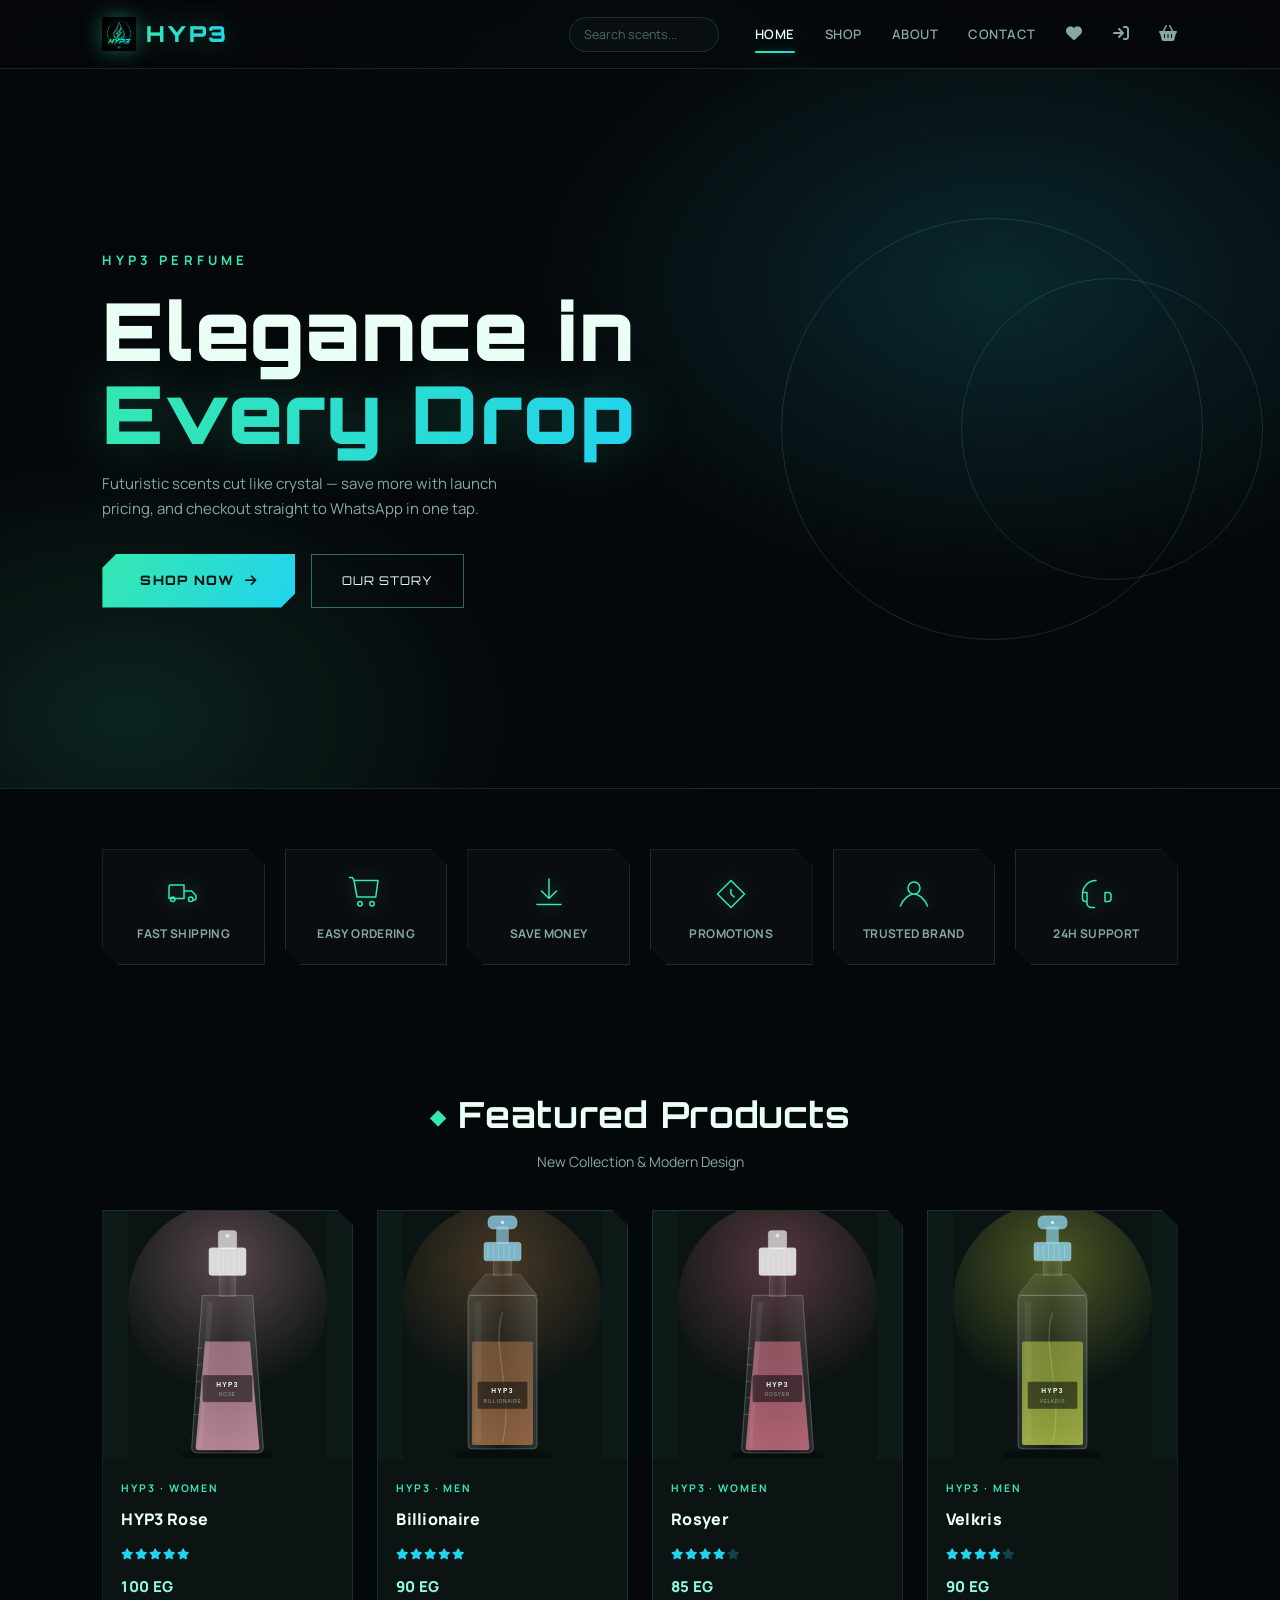
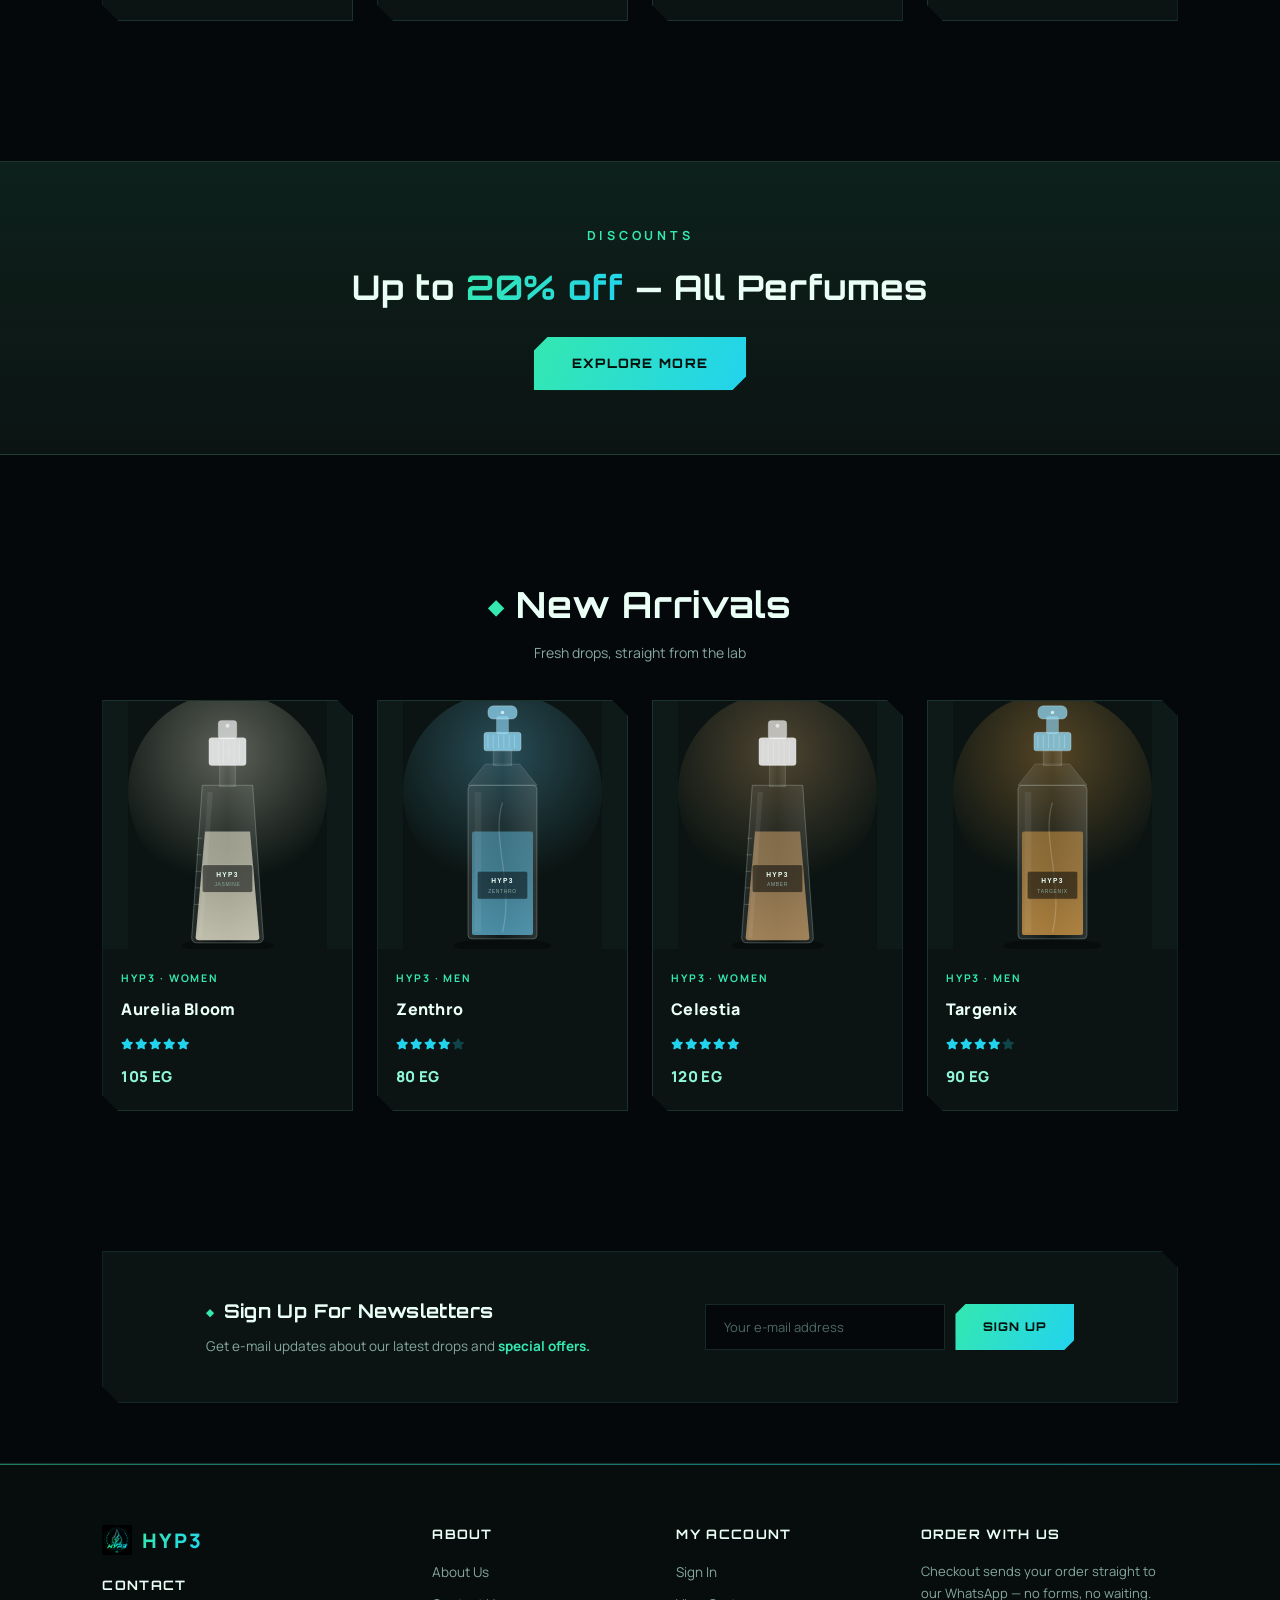
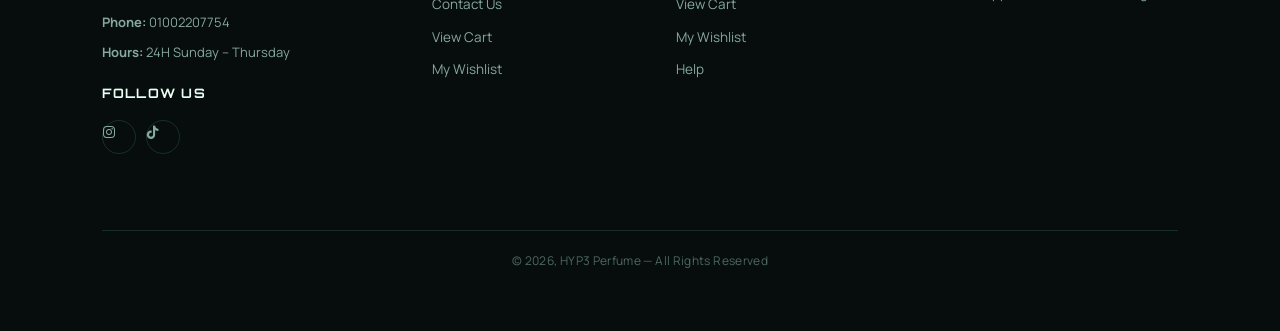
==== index.html @ 78db4593 "hyp3" ====
<!DOCTYPE html>
<html lang="en">
<head>
<meta charset="UTF-8">
<meta name="viewport" content="width=device-width, initial-scale=1.0">
<title>HYP3 Perfume — Elegance in Every Drop</title>
<meta name="description" content="HYP3 Perfume — futuristic luxury fragrances for men and women. Shop signature scents, order in seconds, checkout straight to WhatsApp.">
<link rel="stylesheet" href="style.css">
<link rel="icon" href="img/logo/hyp3-logo.png">
<link rel="stylesheet" href="https://cdnjs.cloudflare.com/ajax/libs/font-awesome/6.5.1/css/all.min.css">
</head>
<body>

<section id="header">
  <a href="index.html" class="brand"><img src="img/logo/hyp3-logo.png" alt="HYP3"><span>HYP3</span></a>
  <div class="nav-wrap">
    <ul id="navbar">
      <li><a class="active" href="index.html">Home</a></li>
      <li><a href="shop.html">Shop</a></li>
      <li><a href="about.html">About</a></li>
      <li><a href="contact.html">Contact</a></li>
      <li><a href="fav.html"><i class="fa-solid fa-heart"></i></a></li>
      <li id="login-icon-item"><a href="login.html"><i class="fa-solid fa-arrow-right-to-bracket"></i></a></li>
      <li id="logout-icon-item" style="display:none"><a href="#" onclick="logoutUser()"><i class="fa-solid fa-right-from-bracket"></i></a></li>
      <li class="cart-link"><a href="cart.html"><i class="fa-solid fa-basket-shopping"></i><span class="cart-count">0</span></a></li>    <a href="#" id="close"><i class="fa-solid fa-xmark"></i></a>

    </ul>
  </div>
  <div id="mobile">
    <a href="cart.html"><i class="fa-solid fa-basket-shopping"></i></a>
    <i id="bar" class="fa-solid fa-bars"></i>
  </div>
</section>

<section id="hero">
  <div class="hero-tag">HYP3 Perfume</div>
  <h1 class="hero-title">Elegance in <span class="accent">Every Drop</span></h1>
  <p>Futuristic scents cut like crystal — save more with launch pricing, and checkout straight to WhatsApp in one tap.</p>
  <div class="hero-cta">
    <a href="shop.html" class="btn-primary">Shop Now <i class="fa-solid fa-arrow-right"></i></a>
    <a href="about.html" class="btn-ghost">Our Story</a>
  </div>
</section>

<section id="feature" class="section-p1">
  <div class="fe-box"><img src="img/features/shipping.svg" alt=""><h6>Fast Shipping</h6></div>
  <div class="fe-box"><img src="img/features/order.svg" alt=""><h6>Easy Ordering</h6></div>
  <div class="fe-box"><img src="img/features/save.svg" alt=""><h6>Save Money</h6></div>
  <div class="fe-box"><img src="img/features/promo.svg" alt=""><h6>Promotions</h6></div>
  <div class="fe-box"><img src="img/features/sell.svg" alt=""><h6>Trusted Brand</h6></div>
  <div class="fe-box"><img src="img/features/support.svg" alt=""><h6>24H Support</h6></div>
</section>

<section id="product1" class="section-p1">
  <h2>Featured Products</h2>
  <p>New Collection &amp; Modern Design</p>
  <div class="pro-container" id="featured-products"></div>
</section>

<section id="banner" class="section-m1">
  <h4>Discounts</h4>
  <h2>Up to <span>20% off</span> — All Perfumes</h2>
  <a class="btn-primary" href="shop.html">Explore More</a>
</section>

<section id="product1" class="section-p1">
  <h2>New Arrivals</h2>
  <p>Fresh drops, straight from the lab</p>
  <div class="pro-container" id="new-arrivals"></div>
</section>

<section id="newletter" class="section-p1 section-m1">
  <div class="newstext">
    <h4>Sign Up For Newsletters</h4>
    <p>Get e-mail updates about our latest drops and <span>special offers.</span></p>
  </div>
  <div class="form">
    <input type="text" placeholder="Your e-mail address">
    <button class="normal">Sign Up</button>
  </div>
</section>

<footer class="section-p1">
  <div class="col">
    <div class="foot-brand"><img src="img/logo/hyp3-logo.png" alt=""><span>HYP3</span></div>
    <h4>Contact</h4>
    <p><strong>Phone:</strong> 01002207754</p>
    <p><strong>Hours:</strong> 24H Sunday – Thursday</p>
    <div class="follow">
      <h4>Follow us</h4>
      <div class="icon">
        <a href="https://www.instagram.com/hyp3.eg"><i class="fab fa-instagram"></i></a>
        <a href="https://www.tiktok.com/@hyp3_store_1"><i class="fab fa-tiktok"></i></a>
      </div>
    </div>
  </div>
  <div class="col">
    <h4>About</h4>
    <a href="about.html">About Us</a>
    <a href="contact.html">Contact Us</a>
    <a href="cart.html">View Cart</a>
    <a href="fav.html">My Wishlist</a>
  </div>
  <div class="col">
    <h4>My Account</h4>
    <a href="login.html">Sign In</a>
    <a href="cart.html">View Cart</a>
    <a href="fav.html">My Wishlist</a>
    <a href="contact.html">Help</a>
  </div>
  <div class="col install">
    <h4>Order With Us</h4>
    <p>Checkout sends your order straight to our WhatsApp — no forms, no waiting.</p>
  </div>
  <div class="copyright">
    <p>© 2026, HYP3 Perfume — All Rights Reserved</p>
  </div>
</footer>

<script src="main.js"></script>
</body>
</html>
---- style.css ----
/* =====================================================================
   HYP3 PERFUME — DESIGN SYSTEM
   Built entirely off the brand mark: a faceted crystal droplet with a
   circuit-ring halo and a lightning core, teal → cyan, on near-black.

   Color   void #05080a · panel #0b1412 · mint #34e8b0 · cyan #22d3ee
   Type    Display 'Orbitron' (angular, technical, echoes the wordmark)
           Body    'Manrope' (clean geometric sans for legibility)
   Signature  faceted "gem-cut" corners on every actionable surface +
              a single gradient hairline (mint → cyan), echoing the cut
              gem in the logotype. One risk spent once, reused everywhere.
   ===================================================================== */

@import url('https://fonts.googleapis.com/css2?family=Orbitron:wght@600;700;800;900&family=Manrope:wght@400;500;600;700;800&display=swap');

*{margin:0;padding:0;box-sizing:border-box}

:root{
  --void:#05080a; --void-2:#070d0c;
  --panel:#0b1412; --panel-2:#0e1a17; --panel-soft:rgba(255,255,255,.025);
  --line:rgba(120,247,208,.14); --line-strong:rgba(120,247,208,.4);
  --glow:rgba(52,232,178,.35);
  --mint:#34e8b0; --cyan:#22d3ee; --mint-soft:#8ff7d8;
  --grad:linear-gradient(115deg,#34e8b0 0%,#22d3ee 100%);
  --grad-soft:linear-gradient(115deg,rgba(52,232,178,.16),rgba(34,211,238,.16));
  --ink:#eafff6; --ink-dim:#85a89f; --ink-faint:#4d6a62;
  --font-d:'Orbitron','Arial Narrow',sans-serif; --font-b:'Manrope',-apple-system,'Segoe UI',sans-serif;
  --cut:16px; --ease:cubic-bezier(.2,.8,.2,1);
}

html{scroll-behavior:smooth}
body{background:var(--void);color:var(--ink);font-family:var(--font-b);font-size:15px;line-height:1.65;overflow-x:hidden;position:relative}

body::before{content:"";position:fixed;inset:0;z-index:-2;
  background-image:linear-gradient(rgba(120,247,208,.05) 1px,transparent 1px),linear-gradient(90deg,rgba(120,247,208,.05) 1px,transparent 1px);
  background-size:42px 42px;mask-image:radial-gradient(ellipse 70% 55% at 50% 0%,rgba(0,0,0,.9),transparent 75%);pointer-events:none}
body::after{content:"";position:fixed;top:-20%;left:50%;width:900px;height:900px;transform:translateX(-50%);
  background:radial-gradient(circle,rgba(52,232,178,.10),transparent 65%);z-index:-1;pointer-events:none}

a{text-decoration:none;color:inherit}
ul,li{list-style:none}
img{max-width:100%;display:block}
button,input,select{font-family:var(--font-b)}
::selection{background:var(--mint);color:#05100c}
::-webkit-scrollbar{width:10px}
::-webkit-scrollbar-track{background:var(--void)}
::-webkit-scrollbar-thumb{background:linear-gradient(var(--mint),var(--cyan));border-radius:10px}
:focus-visible{outline:2px solid var(--mint);outline-offset:3px;border-radius:2px}
@media (prefers-reduced-motion:reduce){*,*::before,*::after{animation-duration:.001ms!important;transition-duration:.001ms!important}}

.section-p1{padding:60px 8%}
.section-m1{margin:60px 0}
h1,h2,h3,h4,h5,h6{font-family:var(--font-d);font-weight:700;letter-spacing:.02em;color:var(--ink)}
p{color:var(--ink-dim)}

.section-p1 > h2::before,.newstext h4::before,#coupon h3::before,#subtotal h3::before{
  content:"◆ ";color:var(--mint);font-size:.55em;vertical-align:middle;margin-right:6px}

/* ---------- helpers reused across pages ---------- */
.gem{clip-path:polygon(0 0,calc(100% - var(--cut)) 0,100% var(--cut),100% 100%,var(--cut) 100%,0 calc(100% - var(--cut)))}
.grad-text{background:var(--grad);-webkit-background-clip:text;background-clip:text;color:transparent}
.empty-state{padding:60px 20px;text-align:center;color:var(--ink-faint);font-size:14px}
.empty-state i{display:block;font-size:34px;color:var(--ink-faint);margin-bottom:14px}

/* =====================================================================
   HEADER / NAV
   ===================================================================== */
#header{position:sticky;top:0;z-index:100;display:flex;align-items:center;justify-content:space-between;
  padding:16px 8%;background:rgba(5,8,10,.72);backdrop-filter:blur(14px);border-bottom:1px solid var(--line)}
.brand{display:flex;align-items:center;gap:10px}
.brand img{width:34px;height:34px;object-fit:contain;filter:drop-shadow(0 0 10px rgba(52,232,178,.4))}
.brand span{font-family:var(--font-d);font-size:22px;font-weight:900;letter-spacing:.12em;
  background:var(--grad);-webkit-background-clip:text;background-clip:text;color:transparent;
  filter:drop-shadow(0 0 14px rgba(52,232,178,.35))}

.nav-wrap{flex:1;display:flex;justify-content:flex-end}
#navbar{display:flex;align-items:center;gap:30px}
#navbar li a{position:relative;font-size:13px;font-weight:600;letter-spacing:.04em;text-transform:uppercase;
  color:var(--ink-dim);padding:6px 0;transition:color .25s var(--ease)}
#navbar li a:hover,#navbar li a.active{color:var(--ink)}
#navbar li a.active::after,#navbar li a:hover::after{content:"";position:absolute;left:0;right:0;bottom:-4px;height:2px;
  background:var(--grad);border-radius:2px;box-shadow:0 0 8px var(--glow)}
#navbar li a i{font-size:16px;color:var(--ink-dim);transition:color .25s var(--ease),filter .25s var(--ease)}
#navbar li a:hover i{color:var(--mint);filter:drop-shadow(0 0 6px var(--glow))}
#navbar li.cart-link a{position:relative}
.cart-count{position:absolute;top:-8px;right:-10px;min-width:16px;height:16px;padding:0 4px;border-radius:8px;
  background:var(--mint);color:#04120d;font-size:10px;font-weight:800;display:flex;align-items:center;justify-content:center}

#close{display:none;color:var(--ink-dim);font-size:16px}
#mobile{display:none;align-items:center;gap:18px;font-size:19px;color:var(--ink)}
#mobile a{position:relative}
#mobile a i{color:var(--mint)}
#bar{cursor:pointer}

.search-box{margin-right:6px}
.search-box input{background:var(--panel-soft);border:1px solid var(--line);color:var(--ink);padding:8px 14px;
  border-radius:999px;font-size:12.5px;width:150px;transition:width .3s var(--ease),border-color .3s var(--ease),background .3s var(--ease)}
.search-box input::placeholder{color:var(--ink-faint)}
.search-box input:focus,.search-box.is-searching input{width:210px;border-color:var(--line-strong);background:rgba(52,232,178,.06)}

@media (max-width:992px){
  #navbar{position:fixed;top:0;right:-280px;width:260px;height:100vh;flex-direction:column;align-items:flex-start;
    gap:24px;padding:90px 30px 30px;background:linear-gradient(180deg,#070d0c,#05080a);border-left:1px solid var(--line);
    transition:right .35s var(--ease);z-index:200}
  #navbar.active{right:0;box-shadow:-20px 0 50px rgba(0,0,0,.6)}
  #navbar li{width:100%}
  #close{display:block;position:absolute;top:26px;right:26px}
  #mobile{display:flex}
  .search-box{width:100%;margin:0 0 10px}
  .search-box input{width:100%}
  body.nav-open::after{content:"";position:fixed;inset:0;background:rgba(0,0,0,.5);z-index:150}
}

/* =====================================================================
   HERO
   ===================================================================== */
#hero{position:relative;min-height:80vh;display:flex;flex-direction:column;justify-content:center;
  padding:40px 8%;background:radial-gradient(ellipse 60% 70% at 78% 30%,rgba(34,211,238,.16),transparent 60%),
  radial-gradient(ellipse 50% 60% at 10% 90%,rgba(52,232,178,.12),transparent 60%),var(--void);
  border-bottom:1px solid var(--line);overflow:hidden}
#hero::before{content:"";position:absolute;top:50%;right:6%;width:420px;height:420px;transform:translateY(-50%);
  border:1px solid var(--line);border-radius:50%}
#hero::after{content:"";position:absolute;top:50%;right:6%;width:300px;height:300px;transform:translate(60px,-50%);
  border:1px solid var(--line);border-radius:50%}
.hero-tag{font-size:13px;font-weight:700;letter-spacing:.32em;text-transform:uppercase;color:var(--mint);margin-bottom:18px}
.hero-title{font-size:clamp(42px,7.5vw,80px);font-weight:900;line-height:1.03;margin-bottom:18px;max-width:720px}
.hero-title .accent{background:var(--grad);-webkit-background-clip:text;background-clip:text;color:transparent;
  filter:drop-shadow(0 0 26px rgba(52,232,178,.25))}
#hero p{max-width:440px;margin-bottom:32px;font-size:15px}
.btn-primary{display:inline-flex;align-items:center;gap:10px;padding:16px 38px;background:var(--grad);border:none;
  clip-path:polygon(14px 0,100% 0,100% calc(100% - 14px),calc(100% - 14px) 100%,0 100%,0 14px);cursor:pointer;
  font-family:var(--font-d);font-size:13px;font-weight:800;letter-spacing:.1em;text-transform:uppercase;color:#04120d;
  box-shadow:0 10px 30px -8px rgba(52,232,178,.5);transition:transform .25s var(--ease),box-shadow .25s var(--ease)}
.btn-primary:hover{transform:translateY(-3px);box-shadow:0 16px 38px -6px rgba(52,232,178,.65)}
.btn-ghost{display:inline-flex;align-items:center;gap:8px;padding:16px 30px;background:transparent;
  border:1px solid var(--line-strong);color:var(--ink);font-family:var(--font-d);font-size:12px;letter-spacing:.08em;
  text-transform:uppercase;cursor:pointer;transition:background .25s var(--ease),color .25s var(--ease)}
.btn-ghost:hover{background:var(--mint);color:#04120d}
.hero-cta{display:flex;gap:16px;flex-wrap:wrap}

/* =====================================================================
   FEATURE STRIP
   ===================================================================== */
#feature{display:grid;grid-template-columns:repeat(6,1fr);gap:20px}
.fe-box{position:relative;padding:26px 12px 20px;text-align:center;background:var(--panel-soft);border:1px solid var(--line);
  clip-path:polygon(0 0,calc(100% - var(--cut)) 0,100% var(--cut),100% 100%,var(--cut) 100%,0 calc(100% - var(--cut)));
  transition:border-color .25s var(--ease),transform .25s var(--ease),background .25s var(--ease)}
.fe-box:hover{border-color:var(--line-strong);background:rgba(52,232,178,.05);transform:translateY(-4px)}
.fe-box img{width:36px;margin:0 auto 12px;filter:drop-shadow(0 0 8px rgba(52,232,178,.35))}
.fe-box h6{font-family:var(--font-b);font-size:12px;font-weight:700;letter-spacing:.03em;text-transform:uppercase;color:var(--ink-dim)}
@media (max-width:992px){#feature{grid-template-columns:repeat(3,1fr)}}
@media (max-width:560px){#feature{grid-template-columns:repeat(2,1fr)}}

/* =====================================================================
   PAGE HEADER (shop / about / contact / cart / fav / product)
   ===================================================================== */
#page-header{padding:64px 8% 46px;text-align:center;
  background:radial-gradient(ellipse 60% 100% at 50% 0%,rgba(52,232,178,.1),transparent 70%),var(--void);
  border-bottom:1px solid var(--line)}
#page-header h2{font-size:clamp(28px,4vw,42px);margin-bottom:8px}
#page-header p{font-size:14px}
.crumbs{margin-top:10px;font-size:12px;color:var(--ink-faint);letter-spacing:.04em}
.crumbs a{color:var(--mint)}

/* =====================================================================
   PRODUCT GRID
   ===================================================================== */
#product1{text-align:center}
#product1 h2{font-size:clamp(26px,3.4vw,36px);margin-bottom:6px}
#product1 > p{margin-bottom:36px;font-size:14px}

.pro-container{display:grid;grid-template-columns:repeat(4,1fr);gap:24px;text-align:left;margin-bottom:20px}
.pro{position:relative;background:var(--panel);border:1px solid var(--line);
  clip-path:polygon(0 0,calc(100% - var(--cut)) 0,100% var(--cut),100% 100%,var(--cut) 100%,0 calc(100% - var(--cut)));
  cursor:pointer;overflow:hidden;transition:transform .3s var(--ease),border-color .3s var(--ease),box-shadow .3s var(--ease)}
.pro::before{content:"";position:absolute;inset:0;background:var(--grad-soft);opacity:0;transition:opacity .3s var(--ease);pointer-events:none}
.pro:hover{transform:translateY(-6px);border-color:var(--line-strong);box-shadow:0 22px 40px -18px rgba(52,232,178,.35)}
.pro:hover::before{opacity:1}
.pro .img-wrap{background:var(--panel-2);aspect-ratio:1/1;display:flex;align-items:center;justify-content:center;overflow:hidden}
.pro .img-wrap img{width:80%;transition:transform .5s var(--ease)}
.pro:hover .img-wrap img{transform:scale(1.06)}
.pro .des{position:relative;padding:16px 18px 20px;z-index:1}
.pro .des span{font-size:10.5px;font-weight:700;letter-spacing:.18em;text-transform:uppercase;color:var(--mint)}
.pro .des h5{font-family:var(--font-b);font-size:16px;font-weight:800;color:var(--ink);margin:6px 0 8px}
.pro .des .star i{font-size:11px;color:var(--cyan);margin-right:2px}
.pro .des h4{font-family:var(--font-b);font-size:15px;font-weight:800;color:var(--mint-soft);margin-top:10px}
.pro .quick-add{position:absolute;top:14px;right:14px;width:34px;height:34px;display:flex;align-items:center;justify-content:center;
  background:rgba(5,8,10,.75);border:1px solid var(--line-strong);border-radius:50%;z-index:2;opacity:0;transform:translateY(-6px);
  transition:opacity .25s var(--ease),transform .25s var(--ease),background .25s var(--ease)}
.pro:hover .quick-add{opacity:1;transform:translateY(0)}
.pro .quick-add i{font-size:13px;color:var(--mint)}
.pro .quick-add:hover{background:var(--mint)}
.pro .quick-add:hover i{color:#04120d}
@media (max-width:1180px){.pro-container{grid-template-columns:repeat(3,1fr)}}
@media (max-width:860px){.pro-container{grid-template-columns:repeat(2,1fr)}}
@media (max-width:520px){.pro-container{grid-template-columns:1fr}}

/* shop filter bar */
.shop-toolbar{display:flex;flex-wrap:wrap;gap:10px;justify-content:center;margin-bottom:34px}
.filter-chip{padding:10px 20px;border:1px solid var(--line);color:var(--ink-dim);font-size:12.5px;font-weight:700;
  letter-spacing:.04em;text-transform:uppercase;cursor:pointer;background:var(--panel-soft);
  clip-path:polygon(10px 0,100% 0,100% calc(100% - 10px),calc(100% - 10px) 100%,0 100%,0 10px);
  transition:color .2s var(--ease),border-color .2s var(--ease),background .2s var(--ease)}
.filter-chip:hover{color:var(--ink);border-color:var(--line-strong)}
.filter-chip.active{color:#04120d;background:var(--grad);border-color:transparent}

/* =====================================================================
   BANNER
   ===================================================================== */
#banner{position:relative;padding:64px 8%;text-align:center;
  background:linear-gradient(180deg,rgba(52,232,178,.06),transparent),var(--panel);
  border-top:1px solid var(--line);border-bottom:1px solid var(--line)}
#banner h4{font-family:var(--font-b);font-size:12.5px;letter-spacing:.3em;text-transform:uppercase;color:var(--mint);margin-bottom:12px}
#banner h2{font-size:clamp(24px,3.4vw,34px);margin-bottom:22px}
#banner h2 span{background:var(--grad);-webkit-background-clip:text;background-clip:text;color:transparent}

/* =====================================================================
   NEWSLETTER
   ===================================================================== */
#newletter{display:flex;align-items:center;justify-content:space-between;gap:30px;padding:44px 8%;
  background:var(--panel);border:1px solid var(--line);
  clip-path:polygon(0 0,calc(100% - var(--cut)) 0,100% var(--cut),100% 100%,var(--cut) 100%,0 calc(100% - var(--cut)));
  margin:60px 8%}
.newstext h4{font-size:19px;margin-bottom:8px}
.newstext p{font-size:13.5px}
.newstext p span{color:var(--mint);font-weight:700}
.form{display:flex;gap:10px}
.form input{padding:13px 18px;min-width:240px;background:var(--void);border:1px solid var(--line);color:var(--ink);font-size:13px}
.form input::placeholder{color:var(--ink-faint)}
.form input:focus{border-color:var(--line-strong)}
button.normal,.btn-auth{padding:13px 28px;background:var(--grad);color:#04120d;border:none;font-family:var(--font-d);
  font-size:12px;font-weight:800;letter-spacing:.08em;text-transform:uppercase;cursor:pointer;
  clip-path:polygon(10px 0,100% 0,100% calc(100% - 10px),calc(100% - 10px) 100%,0 100%,0 10px);
  transition:transform .25s var(--ease),box-shadow .25s var(--ease);box-shadow:0 10px 26px -10px rgba(52,232,178,.55)}
button.normal:hover,.btn-auth:hover{transform:translateY(-2px);box-shadow:0 14px 30px -8px rgba(52,232,178,.7)}
@media (max-width:760px){#newletter{flex-direction:column;align-items:stretch;text-align:center}.form{flex-direction:column}.form input{min-width:0}}

/* =====================================================================
   FOOTER
   ===================================================================== */
footer{display:grid;grid-template-columns:1.4fr 1fr 1fr 1.2fr;gap:30px;padding:64px 8% 28px;
  background:var(--void-2);border-top:1px solid var(--line);position:relative}
footer::before{content:"";position:absolute;top:0;left:0;right:0;height:1px;background:var(--grad);opacity:.5}
.foot-brand{display:flex;align-items:center;gap:10px;margin-bottom:18px}
.foot-brand img{width:30px}
.foot-brand span{font-size:20px;font-weight:900;letter-spacing:.1em;background:var(--grad);
  -webkit-background-clip:text;background-clip:text;color:transparent}
footer .col h4{font-size:13px;letter-spacing:.1em;text-transform:uppercase;color:var(--ink);margin-bottom:16px}
footer .col p{font-size:13px;margin-bottom:8px}
footer .col a{display:block;font-size:13.5px;color:var(--ink-dim);margin-bottom:10px;transition:color .2s var(--ease)}
footer .col a:hover{color:var(--mint)}
.follow{margin-top:20px}
.follow h4{margin-bottom:10px}
.icon{display:flex;gap:10px}
.icon a{width:34px;height:34px;display:flex;align-items:center;justify-content:center;border:1px solid var(--line);
  border-radius:50%;color:var(--ink-dim);transition:border-color .2s var(--ease),color .2s var(--ease)}
.icon a:hover{border-color:var(--mint);color:var(--mint)}
.copyright{grid-column:1/-1;margin-top:36px;padding-top:20px;border-top:1px solid var(--line);text-align:center}
.copyright p{font-size:12px;letter-spacing:.03em;color:var(--ink-faint)}
@media (max-width:992px){footer{grid-template-columns:repeat(2,1fr)}}
@media (max-width:560px){footer{grid-template-columns:1fr;text-align:center}.icon{justify-content:center}}

/* =====================================================================
   ABOUT
   ===================================================================== */
.about-hero{display:grid;grid-template-columns:1fr 1fr;gap:50px;align-items:center}
.about-hero .visual{position:relative;display:flex;align-items:center;justify-content:center;padding:40px;
  border:1px solid var(--line);background:var(--panel);
  clip-path:polygon(0 0,calc(100% - 26px) 0,100% 26px,100% 100%,26px 100%,0 calc(100% - 26px))}
.about-hero .visual img{width:70%;filter:drop-shadow(0 0 30px rgba(52,232,178,.3))}
.about-hero h2{font-size:clamp(24px,3vw,32px);margin-bottom:18px}
.value-grid{display:grid;grid-template-columns:repeat(3,1fr);gap:20px;margin-top:50px}
.value-card{padding:28px 24px;background:var(--panel);border:1px solid var(--line);
  clip-path:polygon(0 0,calc(100% - 16px) 0,100% 16px,100% 100%,16px 100%,0 calc(100% - 16px))}
.value-card i{font-size:22px;color:var(--mint);margin-bottom:14px;display:block}
.value-card h4{font-size:16px;margin-bottom:8px}
.value-card p{font-size:13.5px}
@media (max-width:860px){.about-hero,.value-grid{grid-template-columns:1fr}}

/* =====================================================================
   CONTACT
   ===================================================================== */
#contact-details{display:flex;justify-content:center}
.details{max-width:640px;padding:40px 46px;background:var(--panel);border:1px solid var(--line);
  clip-path:polygon(0 0,calc(100% - var(--cut)) 0,100% var(--cut),100% 100%,var(--cut) 100%,0 calc(100% - var(--cut)));text-align:center}
.details span{font-size:12px;letter-spacing:.3em;text-transform:uppercase;color:var(--mint)}
.details h2{font-size:clamp(22px,3vw,28px);margin:12px 0 6px}
.details h3{font-size:13px;color:var(--ink-dim);font-weight:500;margin-bottom:26px;text-transform:uppercase;letter-spacing:.1em}
.details>div{display:flex;flex-direction:column;gap:16px}
.details li{display:flex;align-items:center;gap:14px;padding:14px 18px;background:var(--panel-soft);border:1px solid var(--line);text-align:left}
.details li i{color:var(--mint);font-size:15px;width:20px}
.details li p{color:var(--ink);font-size:14px}
.contact-form{max-width:640px;margin:36px auto 0;display:grid;gap:14px}
.contact-form input,.contact-form textarea{padding:14px 16px;background:var(--panel);border:1px solid var(--line);color:var(--ink);font-size:13.5px;width:100%}
.contact-form textarea{min-height:120px;resize:vertical}
.contact-form input:focus,.contact-form textarea:focus{border-color:var(--line-strong)}
.contact-form button{justify-self:start}

/* =====================================================================
   SINGLE PRODUCT
   ===================================================================== */
#prodetails{display:grid;grid-template-columns:1fr 1fr;gap:60px}
.single-pro-image #mainimg{border:1px solid var(--line);background:var(--panel);
  clip-path:polygon(0 0,calc(100% - 28px) 0,100% 28px,100% 100%,28px 100%,0 calc(100% - 28px));margin-bottom:18px;padding:30px}
.small-img-group{display:grid;grid-template-columns:repeat(4,1fr);gap:12px}
.small-img-col{border:1px solid var(--line);background:var(--panel);overflow:hidden;cursor:pointer;
  transition:border-color .2s var(--ease);padding:8px}
.small-img-col:hover{border-color:var(--line-strong)}
.small-img{transition:transform .3s var(--ease)}
.small-img-col:hover .small-img{transform:scale(1.08)}
.single-pro-details h6{font-family:var(--font-b);font-size:12px;letter-spacing:.25em;text-transform:uppercase;color:var(--mint);margin-bottom:10px}
.single-pro-details .p-title{font-size:clamp(28px,3.6vw,40px);margin-bottom:14px}
.single-pro-details .p-price{font-size:28px;font-weight:800;background:var(--grad);-webkit-background-clip:text;
  background-clip:text;color:transparent;margin-bottom:22px}
.single-pro-details .p-rating{margin-bottom:18px}
.single-pro-details .p-rating i{color:var(--cyan);font-size:13px;margin-right:2px}
.single-pro-details .p-rating span{color:var(--ink-faint);font-size:12.5px;margin-left:8px}
#bottle-select{display:block;width:100%;max-width:340px;padding:13px 16px;margin-bottom:16px;
  background:var(--panel) url("data:image/svg+xml;utf8,<svg xmlns='http://www.w3.org/2000/svg' width='10' height='6'><path d='M0 0l5 6 5-6z' fill='%2334e8b0'/></svg>") no-repeat right 16px center;
  border:1px solid var(--line);color:var(--ink);font-size:13.5px;appearance:none;cursor:pointer}
#bottle-select:focus{border-color:var(--line-strong)}
#product-quantity{width:90px;padding:13px 14px;margin-bottom:22px;background:var(--panel);border:1px solid var(--line);
  color:var(--ink);font-size:14px;text-align:center}
.qty-row{display:flex;gap:14px;align-items:center;flex-wrap:wrap}
.add-to-cart-btn{display:inline-block;padding:16px 42px;margin-right:16px;margin-bottom:30px;background:var(--grad);
  border:none;color:#04120d;font-family:var(--font-d);font-size:13px;font-weight:800;letter-spacing:.1em;
  text-transform:uppercase;cursor:pointer;clip-path:polygon(14px 0,100% 0,100% calc(100% - 14px),calc(100% - 14px) 100%,0 100%,0 14px);
  box-shadow:0 12px 30px -10px rgba(52,232,178,.55);transition:transform .25s var(--ease),box-shadow .25s var(--ease)}
.add-to-cart-btn:hover{transform:translateY(-3px);box-shadow:0 18px 36px -8px rgba(52,232,178,.7)}
.fav-icon-container{display:inline-flex;width:52px;height:52px;align-items:center;justify-content:center;
  border:1px solid var(--line);border-radius:50%;vertical-align:middle;margin-bottom:30px;transition:border-color .2s var(--ease)}
.fav-icon-container:hover{border-color:var(--line-strong)}
.fav-icon-container i{color:var(--ink-dim);font-size:17px;cursor:pointer;transition:color .2s var(--ease),transform .2s var(--ease)}
.fav-icon-container i:hover{color:var(--mint);transform:scale(1.15)}
.fav-icon-container i.active{color:var(--mint)}
.single-pro-details .p-details-title{font-size:15px;letter-spacing:.1em;text-transform:uppercase;color:var(--ink);
  border-top:1px solid var(--line);padding-top:24px;margin-bottom:12px}
.single-pro-details .p-desc{font-size:14px;line-height:1.8}
.notes-row{display:flex;gap:10px;flex-wrap:wrap;margin-top:16px}
.note-chip{padding:6px 14px;font-size:11.5px;letter-spacing:.06em;text-transform:uppercase;color:var(--ink-dim);
  border:1px solid var(--line);border-radius:999px}
@media (max-width:900px){#prodetails{grid-template-columns:1fr;gap:34px}}

/* =====================================================================
   CART & FAVORITES
   ===================================================================== */
#cart{overflow-x:auto}
#cart table{border-collapse:collapse;min-width:720px;width:100%}
#cart thead td{padding:16px 14px;font-family:var(--font-d);font-size:11px;letter-spacing:.12em;text-transform:uppercase;
  color:var(--mint);border-bottom:1px solid var(--line-strong)}
#cart tbody tr{border-bottom:1px solid var(--line);transition:background .2s var(--ease)}
#cart tbody tr:hover{background:rgba(52,232,178,.04)}
#cart tbody td{padding:16px 14px;font-size:13.5px;color:var(--ink-dim);vertical-align:middle}
#cart tbody td img{width:56px;border:1px solid var(--line);background:var(--panel);padding:6px}
#cart tbody td.p-name{color:var(--ink);font-weight:700}
#cart tbody input[type="number"]{background:var(--panel);border:1px solid var(--line);color:var(--ink);padding:6px 4px;
  text-align:center;width:56px}
#cart-content td:first-child i,#fav-content td:first-child i{font-size:17px;cursor:pointer;
  transition:color .2s var(--ease),transform .2s var(--ease);color:var(--ink-faint)}
#cart-content td:first-child i:hover,#fav-content td:first-child i:hover{color:#ff6b6b;transform:scale(1.2)}
#cart-add{display:grid;grid-template-columns:1.2fr 1fr;gap:30px;margin-top:40px}
#coupon,#subtotal{padding:30px 34px;background:var(--panel);border:1px solid var(--line);
  clip-path:polygon(0 0,calc(100% - var(--cut)) 0,100% var(--cut),100% 100%,var(--cut) 100%,0 calc(100% - var(--cut)))}
#coupon h3,#subtotal h3{font-size:17px;margin-bottom:20px}
#coupon>div{display:flex;gap:10px}
#coupon input{flex:1;padding:13px 16px;background:var(--void);border:1px solid var(--line);color:var(--ink);font-size:13px}
#subtotal table{width:100%}
#subtotal td{padding:10px 0;font-size:14px;color:var(--ink-dim);border-bottom:1px solid var(--line)}
#subtotal tr:last-child td{border-bottom:none}
#subtotal strong{color:var(--ink)}
#subtotal #final-total{color:var(--mint);font-size:18px}
#subtotal button.normal{width:100%;margin-top:20px;text-align:center}
.wa-note{display:flex;align-items:center;gap:8px;margin-top:14px;font-size:12px;color:var(--ink-faint)}
.wa-note i{color:var(--mint)}
@media (max-width:860px){#cart-add{grid-template-columns:1fr}}

/* =====================================================================
   AUTH
   ===================================================================== */
body.auth-body{min-height:100vh;display:flex;align-items:center;justify-content:center;padding:30px;background:var(--void)}
.auth-container{width:100%;max-width:400px;padding:44px 40px;background:var(--panel);border:1px solid var(--line);
  clip-path:polygon(0 0,calc(100% - 26px) 0,100% 26px,100% 100%,26px 100%,0 calc(100% - 26px));
  box-shadow:0 30px 70px -30px rgba(52,232,178,.2)}
.auth-container .brand{justify-content:center;margin-bottom:8px}
.brand-logo{text-align:center;font-size:26px;font-weight:900;letter-spacing:.1em;margin-bottom:30px;
  background:var(--grad);-webkit-background-clip:text;background-clip:text;color:transparent}
.input-group{position:relative;margin-bottom:18px}
.input-group input{width:100%;padding:14px 16px;background:var(--void);border:1px solid var(--line);color:var(--ink);
  font-size:13.5px;transition:border-color .2s var(--ease)}
.input-group input:focus{border-color:var(--line-strong)}
.input-group input::placeholder{color:var(--ink-faint)}
.toggle-icon{position:absolute;right:16px;top:50%;transform:translateY(-50%);color:var(--ink-faint);cursor:pointer;transition:color .2s var(--ease)}
.toggle-icon:hover{color:var(--mint)}
.btn-auth{width:100%;text-align:center;margin-top:8px;margin-bottom:18px}
.toggle-link{text-align:center;font-size:12.5px;color:var(--ink-faint)}
.toggle-link span{color:var(--mint);cursor:pointer;font-weight:700}
.toggle-link span:hover{text-decoration:underline}
.hidden{display:none}

/* =====================================================================
   TOAST (replaces alert() popups)
   ===================================================================== */
#toast-stack{position:fixed;bottom:26px;right:26px;z-index:999;display:flex;flex-direction:column;gap:10px;
  max-width:300px}
.toast{padding:14px 18px;background:var(--panel);border:1px solid var(--line-strong);color:var(--ink);
  font-size:13px;box-shadow:0 16px 34px -12px rgba(0,0,0,.6);
  clip-path:polygon(0 0,calc(100% - 12px) 0,100% 12px,100% 100%,12px 100%,0 calc(100% - 12px));
  display:flex;align-items:center;gap:10px;animation:toastIn .3s var(--ease)}
.toast i{color:var(--mint)}
.toast.fade{opacity:0;transform:translateX(10px);transition:opacity .3s,transform .3s}
@keyframes toastIn{from{opacity:0;transform:translateX(20px)}to{opacity:1;transform:translateX(0)}}

/* =====================================================================
   MOTION
   ===================================================================== */
@keyframes fadeUp{from{opacity:0;transform:translateY(16px)}to{opacity:1;transform:translateY(0)}}
.hero-tag,.hero-title,#hero p,.hero-cta{animation:fadeUp .7s var(--ease) both}
.hero-title{animation-delay:.06s}
#hero p{animation-delay:.14s}
.hero-cta{animation-delay:.22s}
.pro,.fe-box,.value-card{animation:fadeUp .5s var(--ease) both}
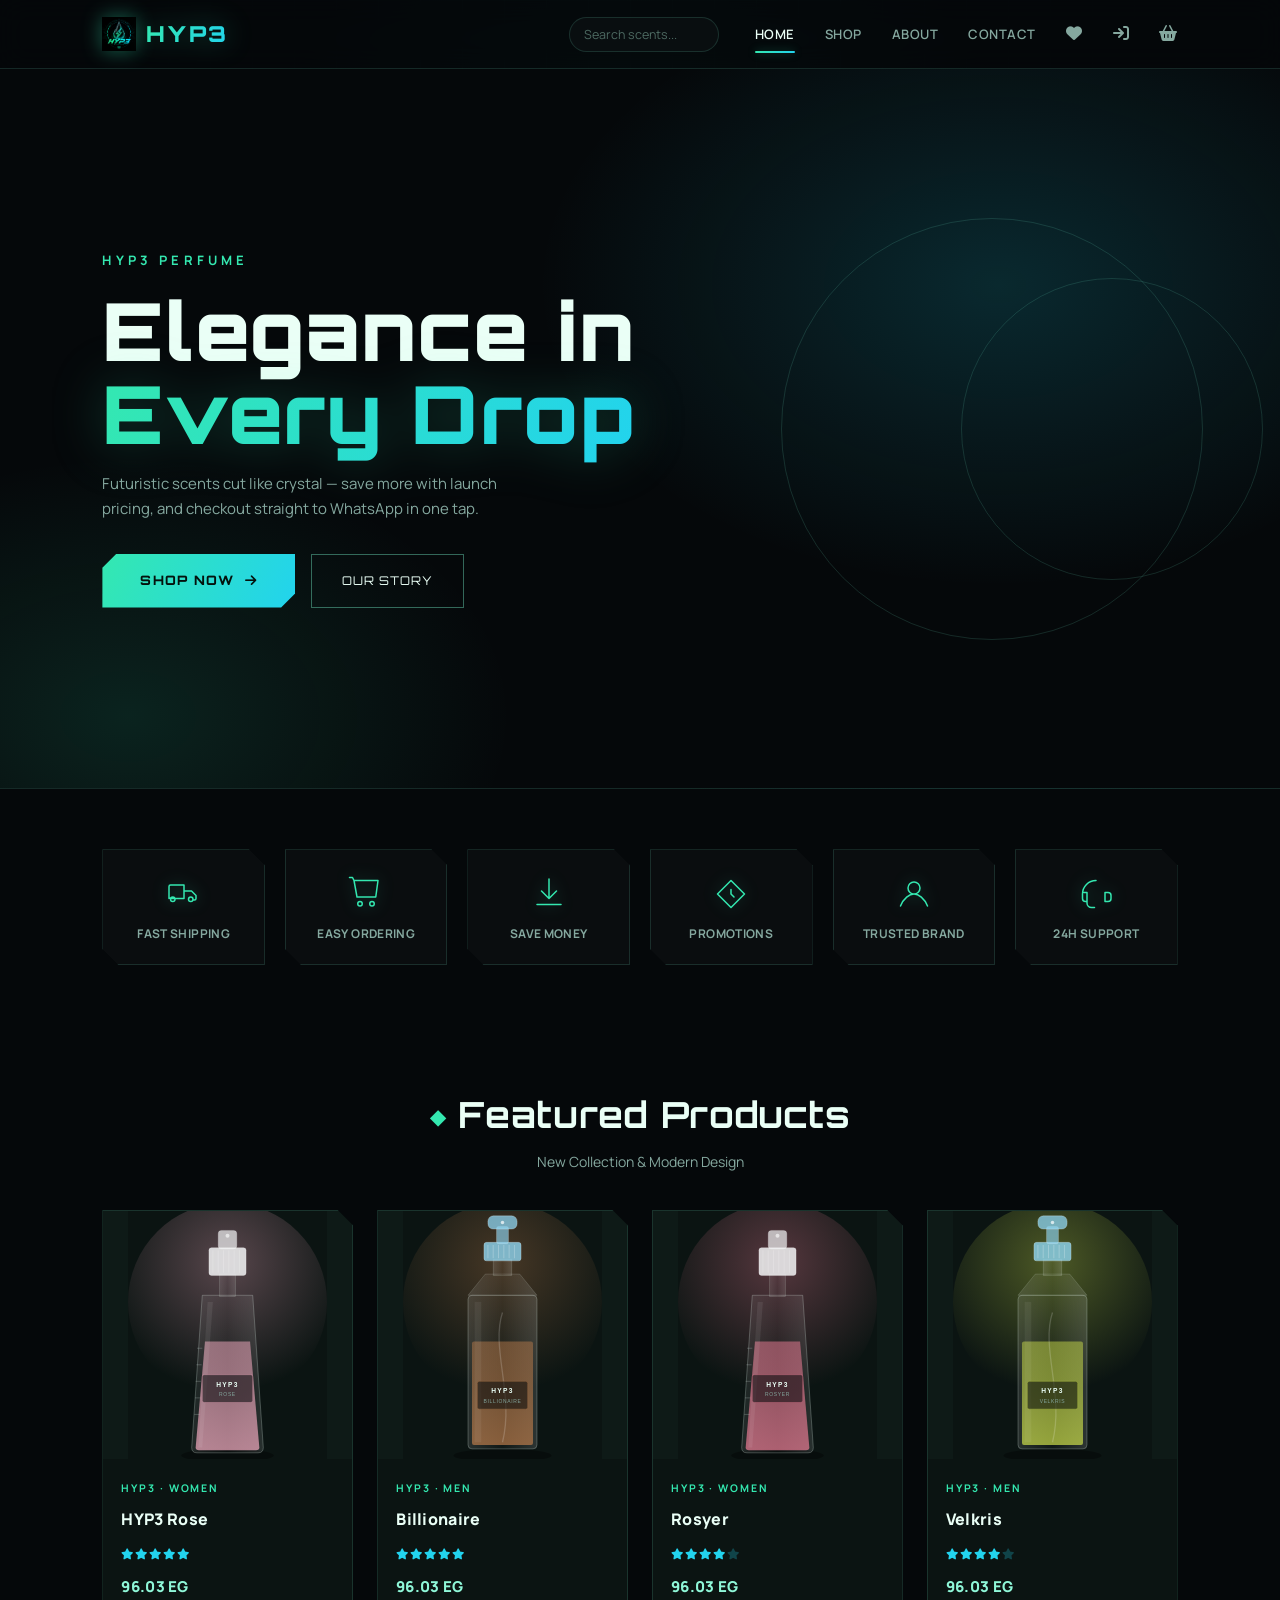
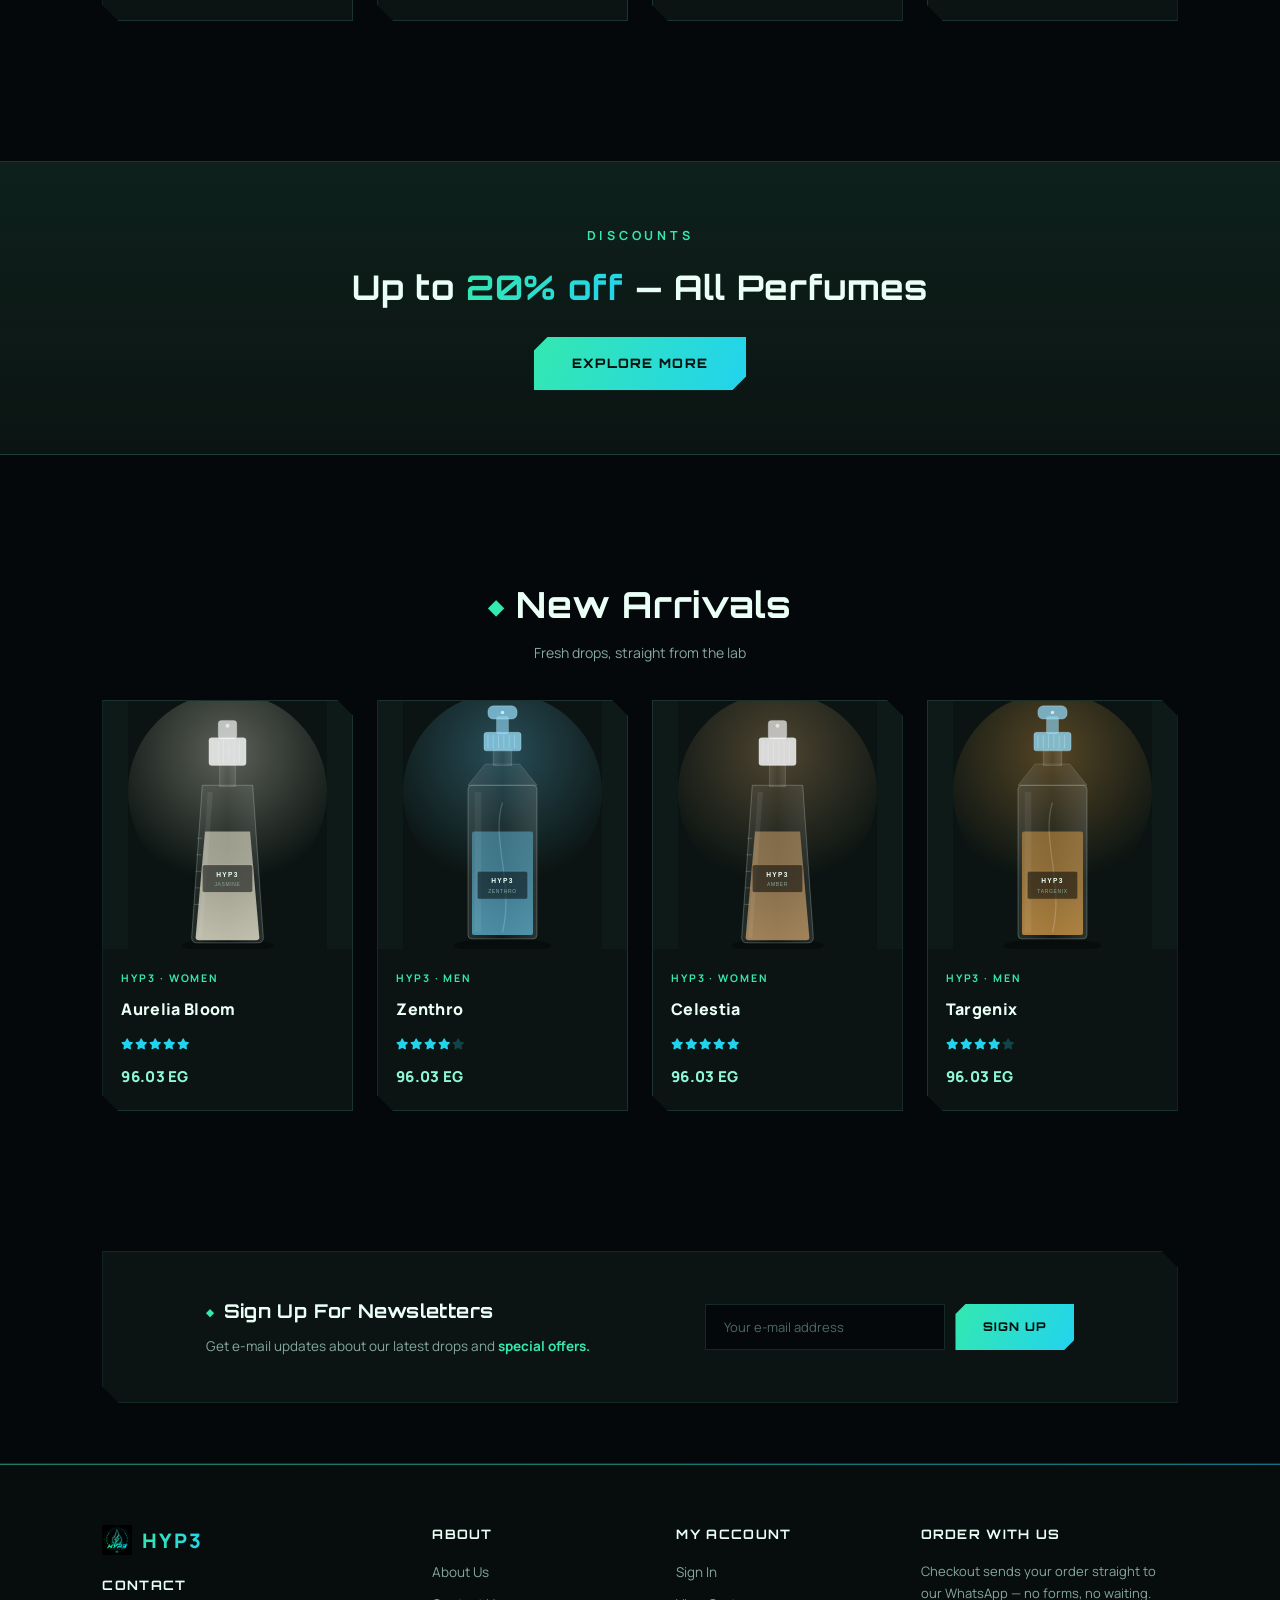
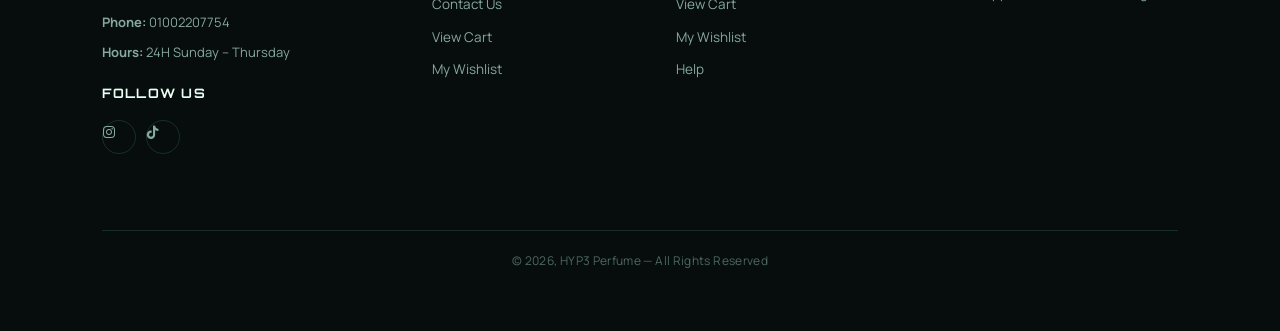
==== commit 1d56ace5: "hyp3 store 1:01 am 4/9/2026" ====
--- a/index.html
+++ b/index.html
@@ -2,7 +2,7 @@
 <html lang="en">
 <head>
 <meta charset="UTF-8">
-<meta name="viewport" content="width=device-width, initial-scale=1.0">
+<meta name="viewport" content="width=device-width, initial-scale=1.0, minimum-scale=1.0, maximum-scale=5.0">
 <title>HYP3 Perfume — Elegance in Every Drop</title>
 <meta name="description" content="HYP3 Perfume — futuristic luxury fragrances for men and women. Shop signature scents, order in seconds, checkout straight to WhatsApp.">
 <link rel="stylesheet" href="style.css">
--- a/style.css
+++ b/style.css
@@ -101,8 +101,10 @@
 @media (max-width:992px){
   #navbar{position:fixed;top:0;right:-280px;width:260px;height:100vh;flex-direction:column;align-items:flex-start;
     gap:24px;padding:90px 30px 30px;background:linear-gradient(180deg,#070d0c,#05080a);border-left:1px solid var(--line);
-    transition:right .35s var(--ease);z-index:200}
-  #navbar.active{right:0;box-shadow:-20px 0 50px rgba(0,0,0,.6)}
+    transition:right .35s var(--ease),visibility 0s linear .35s;z-index:200;
+    visibility:hidden;pointer-events:none}
+  #navbar.active{right:0;box-shadow:-20px 0 50px rgba(0,0,0,.6);
+    visibility:visible;pointer-events:auto;transition:right .35s var(--ease)}
   #navbar li{width:100%}
   #close{display:block;position:absolute;top:26px;right:26px}
   #mobile{display:flex}
